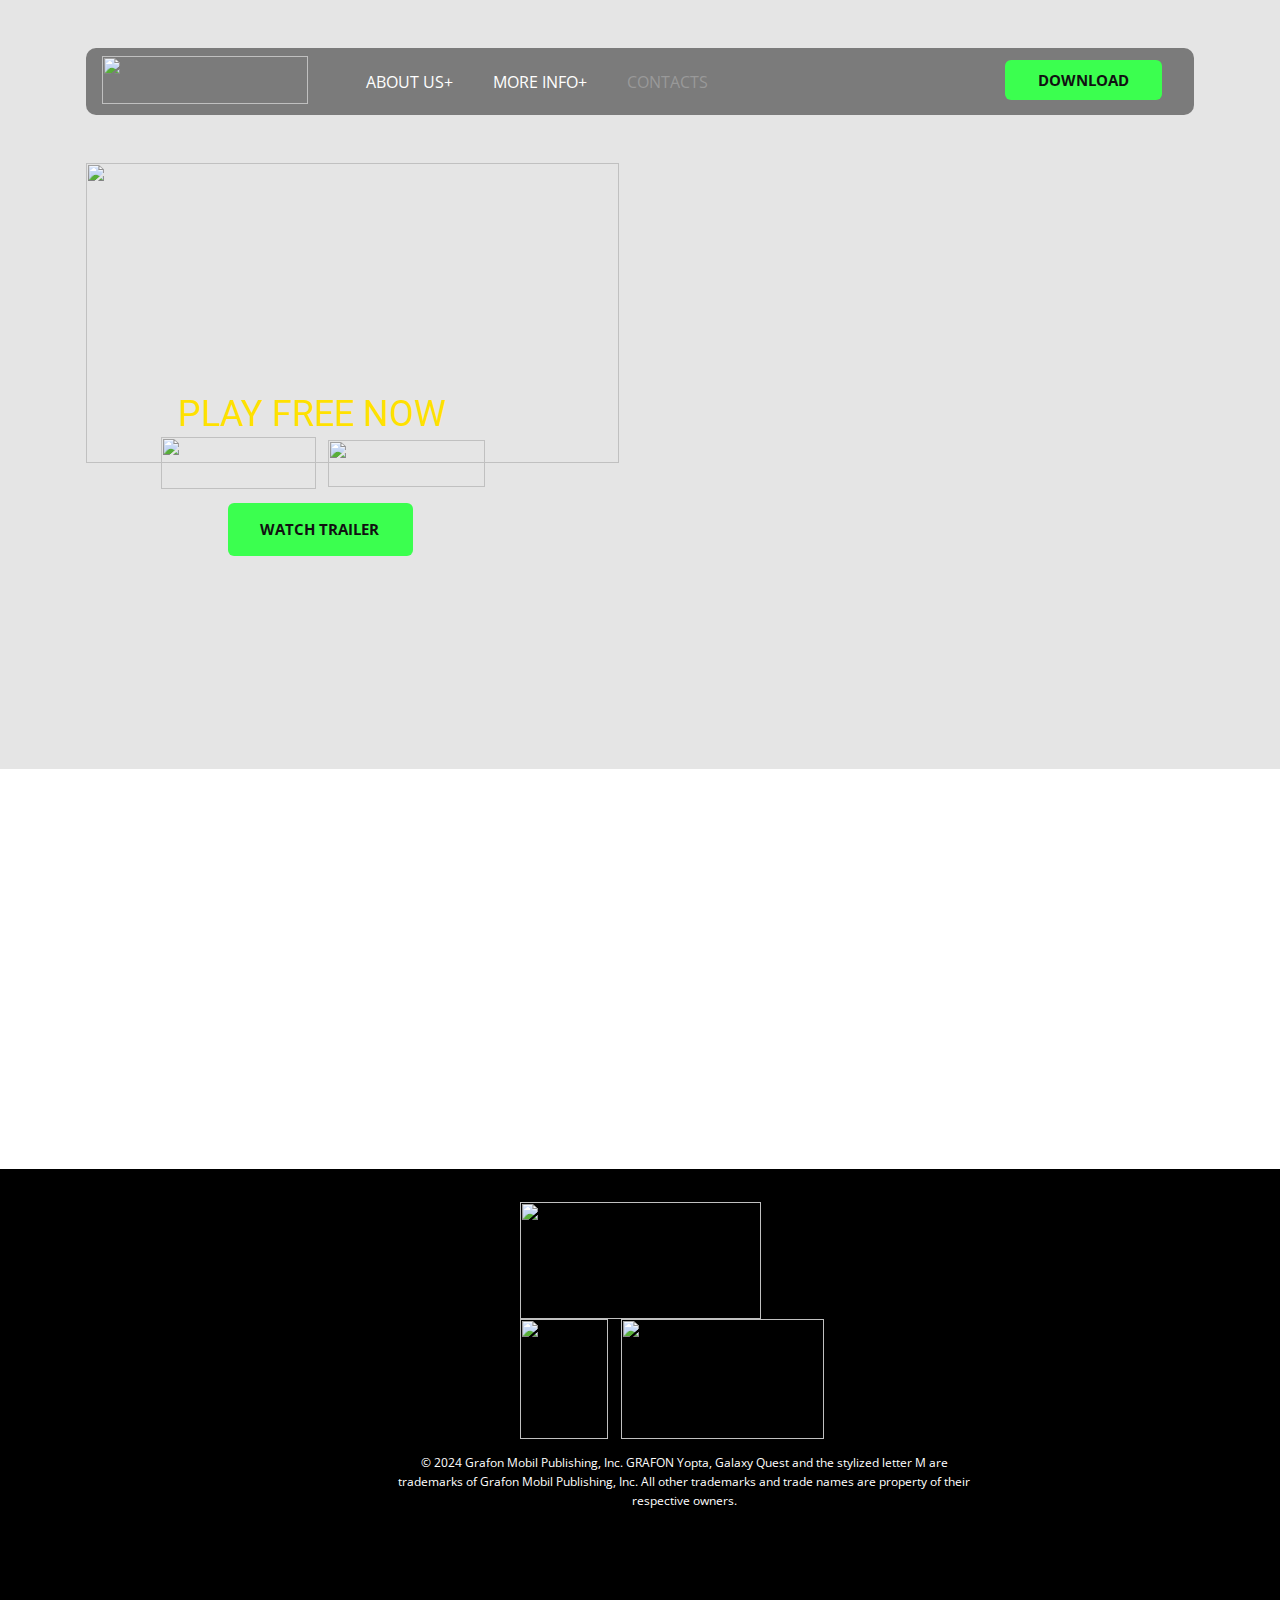
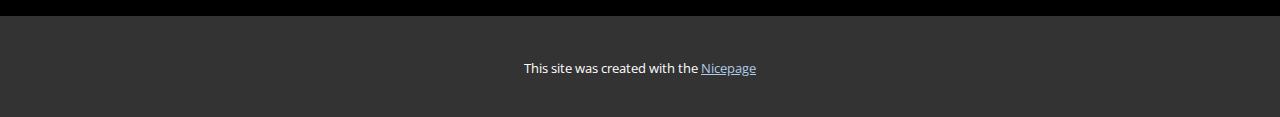
==== Contact.html @ 9464ef7a "Add files via upload" ====
<!DOCTYPE html>
<html style="font-size: 16px;" lang="en"><head>
    <meta name="viewport" content="width=device-width, initial-scale=1.0">
    <meta charset="utf-8">
    <meta name="keywords" content="">
    <meta name="description" content="">
    <title>Contact</title>
    <link rel="stylesheet" href="nicepage.css" media="screen">
<link rel="stylesheet" href="Contact.css" media="screen">
    <script class="u-script" type="text/javascript" src="jquery.js" defer=""></script>
    <script class="u-script" type="text/javascript" src="nicepage.js" defer=""></script>
    <meta name="generator" content="Nicepage 6.8.9, nicepage.com">
    <link id="u-theme-google-font" rel="stylesheet" href="https://fonts.googleapis.com/css?family=Roboto:100,100i,300,300i,400,400i,500,500i,700,700i,900,900i|Open+Sans:300,300i,400,400i,500,500i,600,600i,700,700i,800,800i">
    
    
    
    <script type="application/ld+json">{
		"@context": "http://schema.org",
		"@type": "Organization",
		"name": "GalaxyQuest",
		"logo": "images/LOGO-HEADER.png"
}</script>
    <meta name="theme-color" content="#478ac9">
    <meta property="og:title" content="Contact">
    <meta property="og:type" content="website">
  <meta data-intl-tel-input-cdn-path="intlTelInput/"></head>
  <body data-path-to-root="./" data-include-products="false" class="u-body u-xl-mode" data-lang="en"><header class="u-clearfix u-header u-image u-shading u-header" id="sec-cfab" data-image-width="1820" data-image-height="1024"><div class="u-clearfix u-sheet u-sheet-1">
        <div class="u-container-style u-custom-color-3 u-expanded-width-sm u-expanded-width-xs u-group u-radius u-shape-round u-group-1">
          <div class="u-container-layout u-container-layout-1">
            <nav class="u-menu u-menu-one-level u-offcanvas u-menu-1">
              <div class="menu-collapse" style="font-size: 1rem; letter-spacing: 0px;">
                <a class="u-button-style u-custom-left-right-menu-spacing u-custom-padding-bottom u-custom-text-active-color u-custom-top-bottom-menu-spacing u-nav-link u-text-active-palette-1-base u-text-hover-palette-2-base" href="#">
                  <svg class="u-svg-link" viewBox="0 0 24 24"><use xlink:href="#menu-hamburger"></use></svg>
                  <svg class="u-svg-content" version="1.1" id="menu-hamburger" viewBox="0 0 16 16" x="0px" y="0px" xmlns:xlink="http://www.w3.org/1999/xlink" xmlns="http://www.w3.org/2000/svg"><g><rect y="1" width="16" height="2"></rect><rect y="7" width="16" height="2"></rect><rect y="13" width="16" height="2"></rect>
</g></svg>
                </a>
              </div>
              <div class="u-custom-menu u-nav-container">
                <ul class="u-nav u-unstyled u-nav-1"><li class="u-nav-item"><a class="u-button-style u-nav-link u-text-active-grey-40 u-text-hover-palette-2-base" href="Home.html" style="padding: 10px 20px;">ABOUT US+</a>
</li><li class="u-nav-item"><a class="u-button-style u-nav-link u-text-active-grey-40 u-text-hover-palette-2-base" href="About.html" style="padding: 10px 20px;">MORE INFO+</a>
</li><li class="u-nav-item"><a class="u-button-style u-nav-link u-text-active-grey-40 u-text-hover-palette-2-base" href="Contact.html" style="padding: 10px 20px;">CONTACTS</a>
</li></ul>
              </div>
              <div class="u-custom-menu u-nav-container-collapse">
                <div class="u-black u-container-style u-inner-container-layout u-opacity u-opacity-95 u-sidenav">
                  <div class="u-inner-container-layout u-sidenav-overflow">
                    <div class="u-menu-close"></div>
                    <ul class="u-align-center u-nav u-popupmenu-items u-unstyled u-nav-2"><li class="u-nav-item"><a class="u-button-style u-nav-link" href="Home.html">ABOUT US+</a>
</li><li class="u-nav-item"><a class="u-button-style u-nav-link" href="About.html">MORE INFO+</a>
</li><li class="u-nav-item"><a class="u-button-style u-nav-link" href="Contact.html">CONTACTS</a>
</li></ul>
                  </div>
                </div>
                <div class="u-black u-menu-overlay u-opacity u-opacity-70"></div>
              </div>
            </nav>
            <a href="#" class="u-image u-logo u-image-1" data-image-width="1640" data-image-height="380">
              <img src="images/LOGO-HEADER.png" class="u-logo-image u-logo-image-1">
            </a>
            <a href="#" class="u-border-none u-btn u-btn-round u-button-style u-custom-color-2 u-hidden-sm u-hidden-xs u-hover-custom-color-1 u-radius u-btn-1">DOWNLOAD </a>
          </div>
        </div>
        <img class="u-expanded-width-xs u-image u-image-contain u-image-default u-image-2" src="images/5520489fffa1f0662488ad023445da06.png" alt="" data-image-width="1280" data-image-height="720">
        <h3 class="u-text u-text-custom-color-4 u-text-default u-text-1">PLAY FREE NOW</h3>
        <img class="u-hover-feature u-image u-image-default u-image-3" src="images/3db28f55d11c2901cf7887882b07db37.png" alt="" data-image-width="748" data-image-height="250">
        <img class="u-hover-feature u-image u-image-default u-image-4" src="images/3f15065151ddfb45843c0afd365b71b0.png" alt="" data-image-width="564" data-image-height="168">
        <a href="#" class="u-border-none u-btn u-btn-round u-button-style u-custom-color-2 u-hidden-sm u-hidden-xs u-hover-custom-color-1 u-radius u-btn-2">WATCH TRAILER </a>
      </div></header>
    <section class="u-clearfix u-section-1" id="sec-7f4e">
      <div class="u-clearfix u-sheet u-sheet-1"></div>
    </section>
    
    
    
    <footer class="u-align-center u-black u-clearfix u-footer u-footer" id="sec-76aa" data-image-width="1218" data-image-height="374"><div class="u-clearfix u-sheet u-sheet-1">
        <img class="u-expanded-width-xs u-image u-image-contain u-image-default u-image-1" src="images/5520489fffa1f0662488ad023445da06.png" alt="" data-image-width="1280" data-image-height="720">
        <img class="u-image u-image-contain u-image-default u-image-2" src="images/fbcaf3505ed59f0f2ab0ed6fae6ec672.png" alt="" data-image-width="424" data-image-height="251">
        <img class="u-image u-image-default u-preserve-proportions u-image-3" src="images/bc784699c14fa376bfe67b339e86b801.jfif" alt="" data-image-width="88" data-image-height="120">
        <p class="u-text u-text-1">© 2024 Grafon Mobil Publishing, Inc. GRAFON Yopta, Galaxy Quest and the stylized letter M are trademarks of Grafon Mobil
Publishing, Inc. All other trademarks and trade names are property of their respective owners.</p>
        <img class="u-image u-image-default u-image-4" src="images/87baf60bdcc85411d6ec680732cd2361.png" alt="" data-image-width="800" data-image-height="533">
      </div></footer>
    <section class="u-backlink u-clearfix u-grey-80">
      <p class="u-text">
        <span>This site was created with the </span>
        <a class="u-link" href="https://nicepage.com/" target="_blank" rel="nofollow">
          <span>Nicepage</span>
        </a>
      </p>
    </section>
  
</body></html>
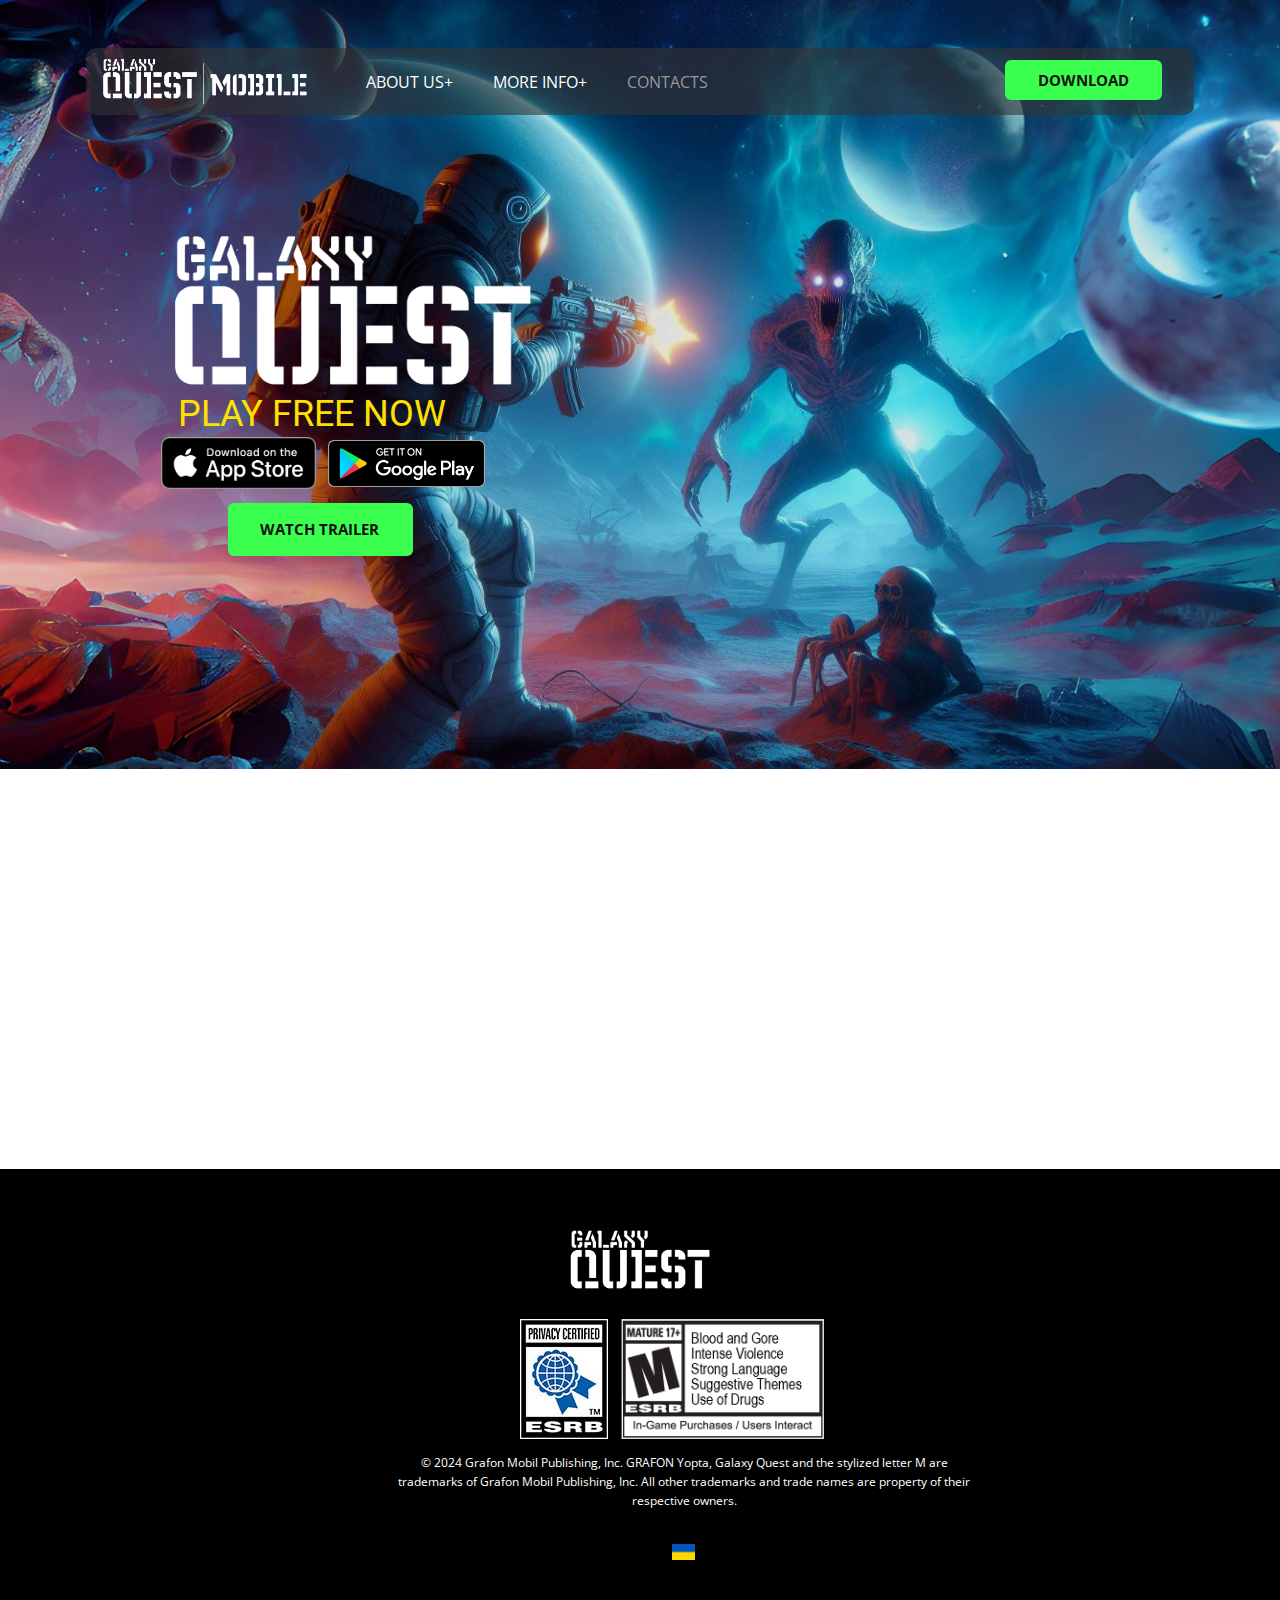
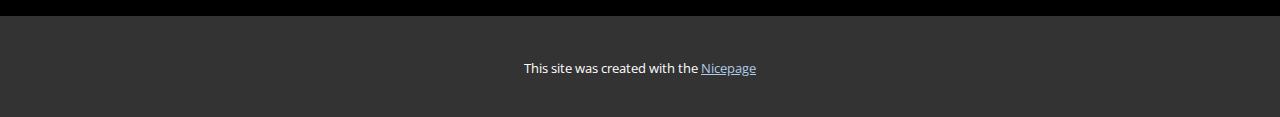
==== commit 2713ccfe: "Update Contact.html" ====
--- a/Contact.html
+++ b/Contact.html
@@ -11,7 +11,7 @@
     <script class="u-script" type="text/javascript" src="nicepage.js" defer=""></script>
     <meta name="generator" content="Nicepage 6.8.9, nicepage.com">
     <link id="u-theme-google-font" rel="stylesheet" href="https://fonts.googleapis.com/css?family=Roboto:100,100i,300,300i,400,400i,500,500i,700,700i,900,900i|Open+Sans:300,300i,400,400i,500,500i,600,600i,700,700i,800,800i">
-    
+    <link rel="icon" type="image/x-icon" href="images/5520489fffa1f0662488ad023445da06.png">
     
     
     <script type="application/ld+json">{
@@ -89,4 +89,4 @@
       </p>
     </section>
   
-</body></html>+</body></html>
